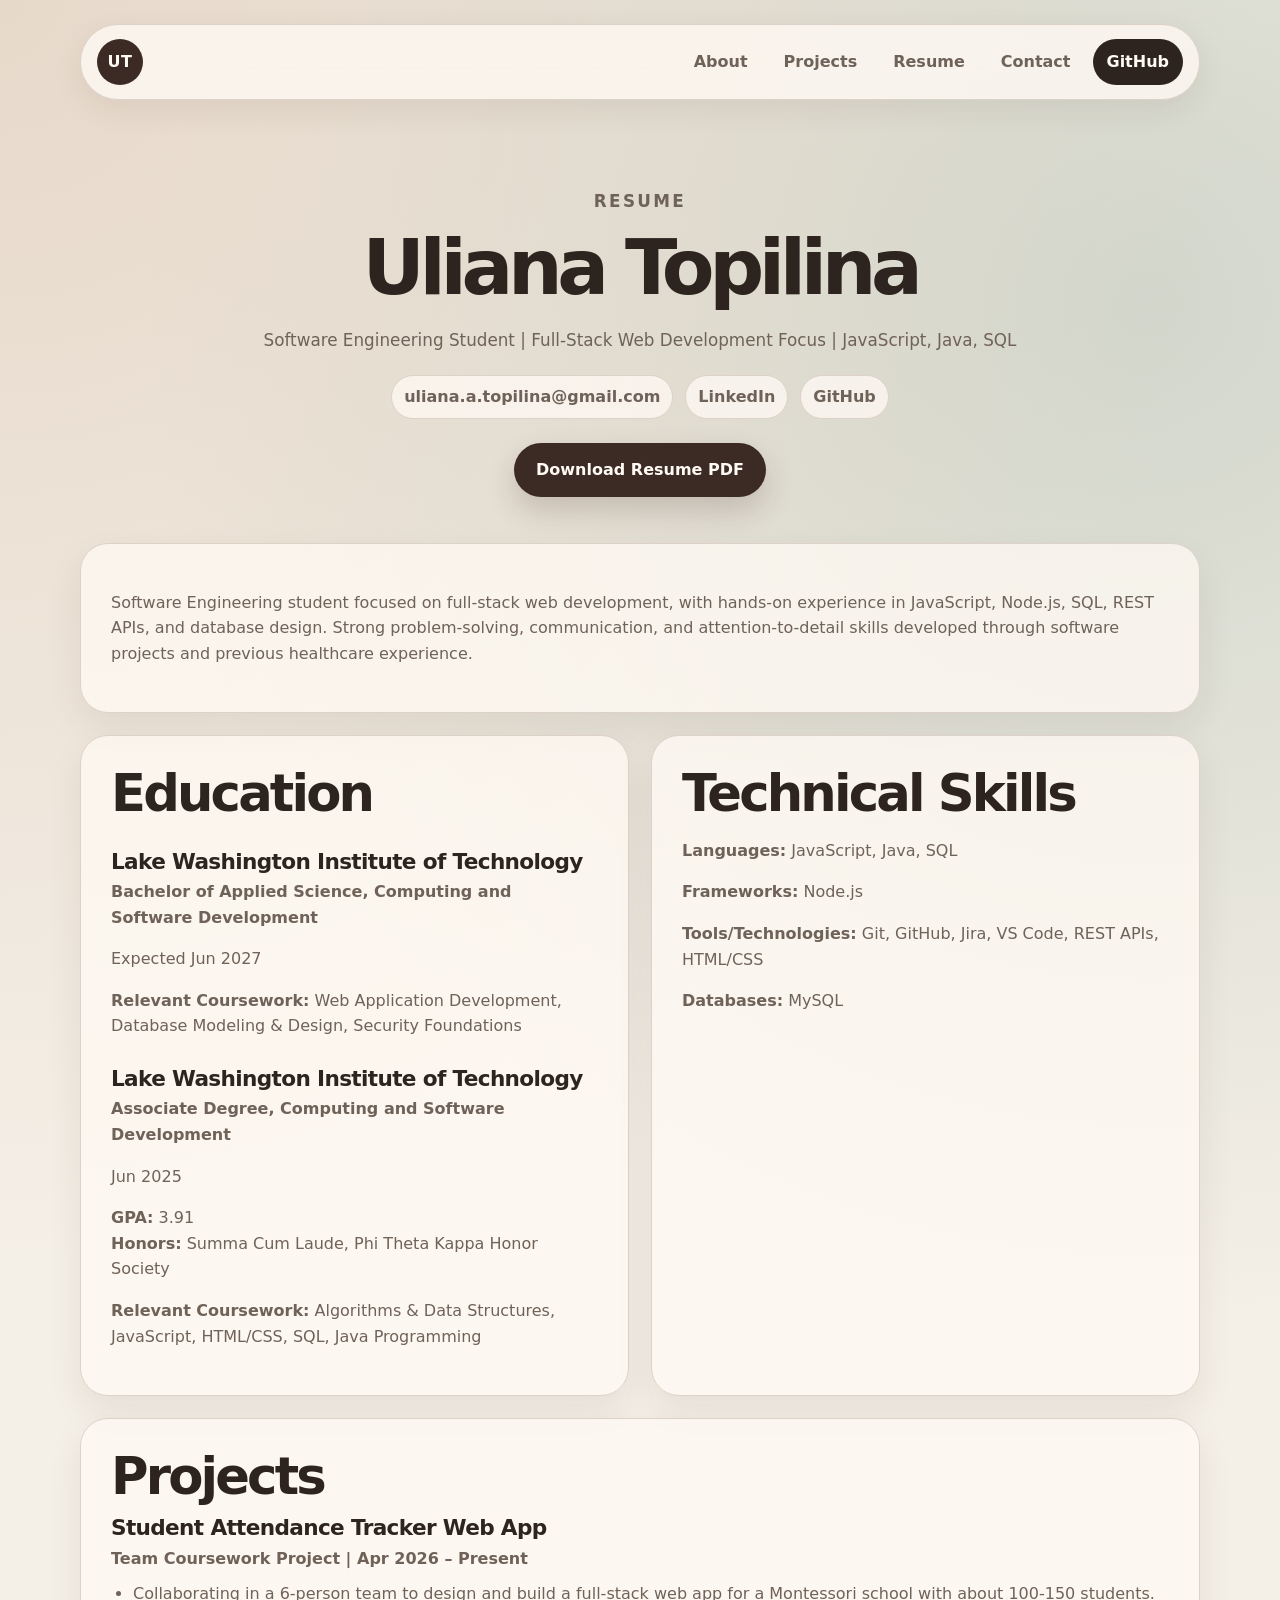
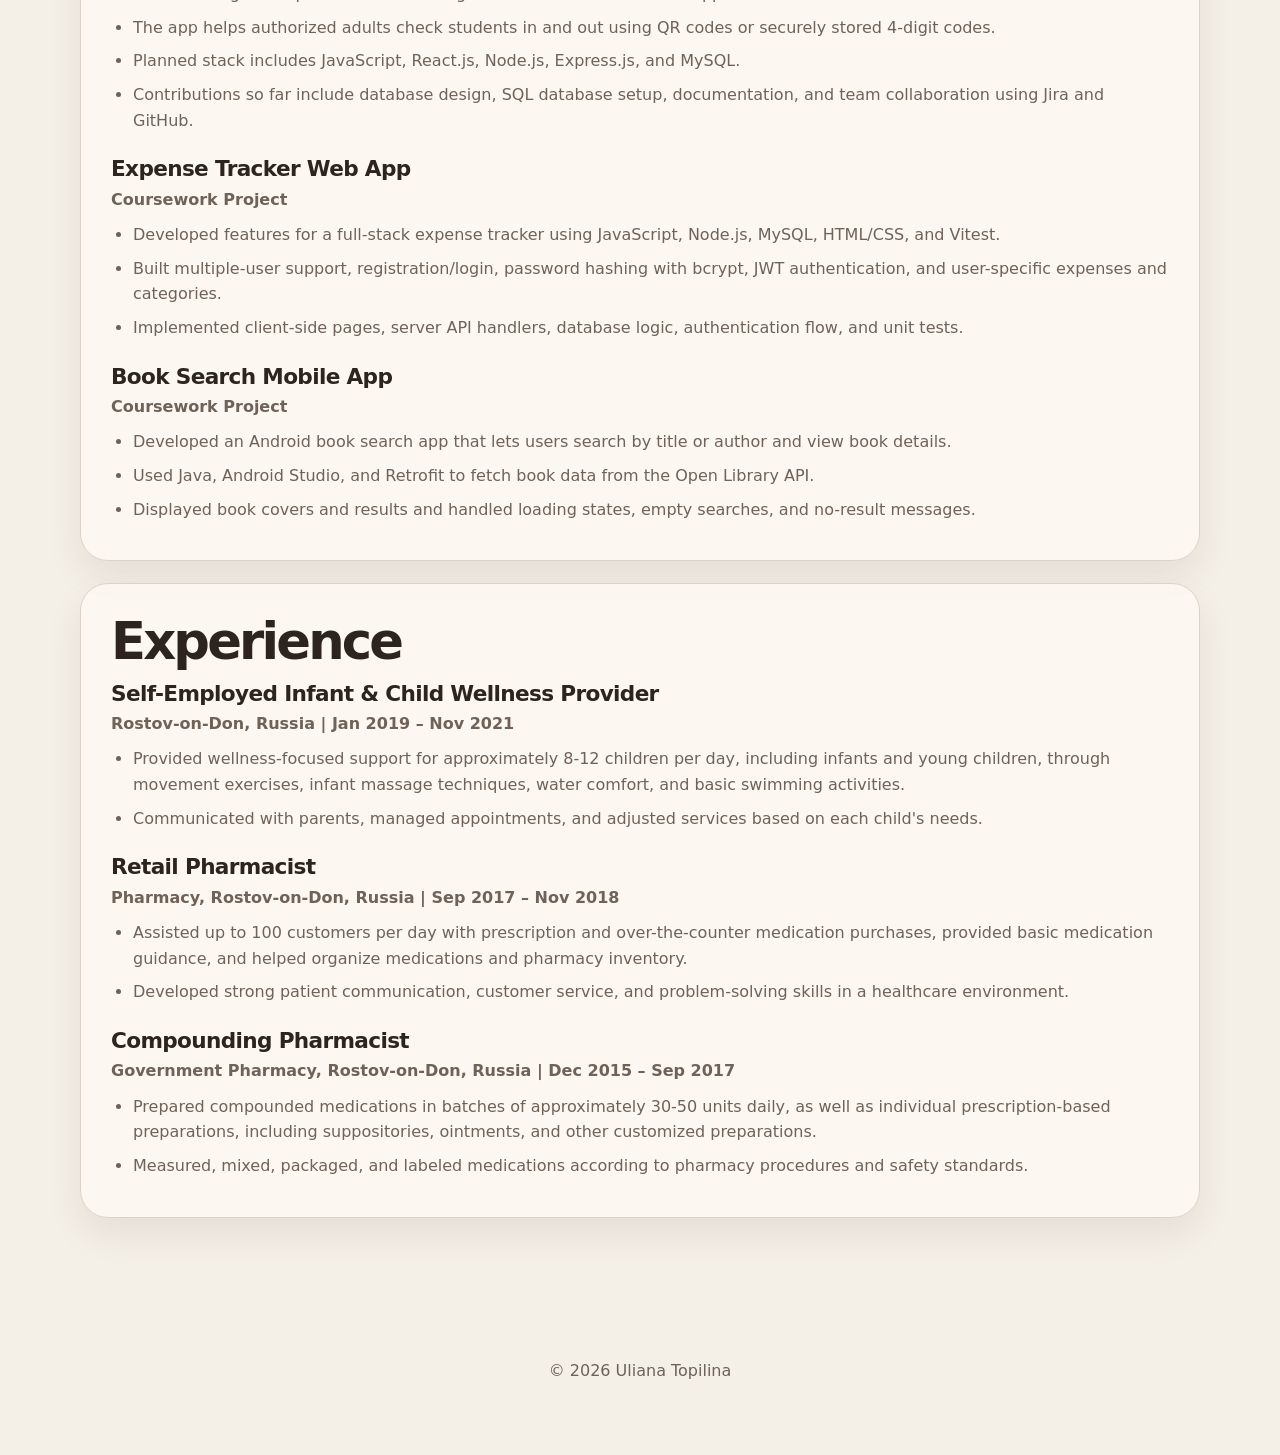
==== resume.html @ 196ee08f "Add files via upload Initial portfolio website" ====
<!DOCTYPE html>
<html lang="en">

<head>
  <meta charset="UTF-8" />
  <meta name="viewport" content="width=device-width, initial-scale=1.0" />
  <meta name="description"
    content="Online resume of Uliana Topilina" />
  <title>Uliana Topilina - Resume</title>
  <link rel="icon" href="favicon.svg">
  <link rel="stylesheet" href="style.css" />
</head>

<body>

  <header class="site-header">
    <a class="logo" href="index.html" aria-label="Uliana Topilina home">UT</a>
    <button class="nav-toggle" aria-label="Open menu" aria-expanded="false">☰</button>
    <nav class="nav-links">
      <a href="index.html#about">About</a>
      <a href="index.html#projects">Projects</a>
      <a href="resume.html">Resume</a>
      <a href="index.html#contact">Contact</a>
      <a class="nav-pill" href="https://github.com/ulianatop" target="_blank" rel="noopener">GitHub</a>
    </nav>
  </header>

  <main>
    <section class="section resume-hero">
      <p class="eyebrow">Resume</p>
      <h1>Uliana Topilina</h1>
      <p>Software Engineering Student | Full-Stack Web Development Focus | JavaScript, Java, SQL</p>

      <div class="resume-contact">
        <a href="mailto:uliana.a.topilina@gmail.com">uliana.a.topilina@gmail.com</a>
        <a href="https://www.linkedin.com/in/uliana-topilina/" target="_blank" rel="noopener">LinkedIn</a>
        <a href="https://github.com/ulianatop" target="_blank" rel="noopener">GitHub</a>
      </div>

      <a class="button primary" href="resume/Uliana_Topilina_Resume.pdf" download>Download Resume PDF</a>
    </section>

    <section class="section resume-layout">

      <div class="resume-block wide">
        <p>
          Software Engineering student focused on full-stack web development, with hands-on experience in JavaScript,
          Node.js, SQL, REST APIs, and database design. Strong problem-solving, communication, and attention-to-detail
          skills developed through software projects and previous healthcare experience.
        </p>
      </div>

      <div class="resume-block">
        <h2>Education</h2>

        <div class="education-item">
          <h3>Lake Washington Institute of Technology</h3>
          <p class="degree-title">Bachelor of Applied Science, Computing and Software Development</p>
          <p>Expected Jun 2027</p>
          <p>
            <strong>Relevant Coursework:</strong> Web Application Development, Database Modeling & Design,
            Security Foundations
          </p>
        </div>

        <div class="education-item">
          <h3>Lake Washington Institute of Technology</h3>
          <p class="degree-title">Associate Degree, Computing and Software Development</p>
          <p>Jun 2025</p>
          <p>
            <strong>GPA:</strong> 3.91<br>
            <strong>Honors:</strong> Summa Cum Laude, Phi Theta Kappa Honor Society
          </p>
          <p>
            <strong>Relevant Coursework:</strong> Algorithms & Data Structures, JavaScript, HTML/CSS, SQL,
            Java Programming
          </p>
        </div>
      </div>

      <div class="resume-block">
        <h2>Technical Skills</h2>
        <p><strong>Languages:</strong> JavaScript, Java, SQL</p>
        <p><strong>Frameworks:</strong> Node.js</p>
        <p><strong>Tools/Technologies:</strong> Git, GitHub, Jira, VS Code, REST APIs, HTML/CSS</p>
        <p><strong>Databases:</strong> MySQL</p>
      </div>

      <div class="resume-block wide">
        <h2>Projects</h2>

        <div class="resume-item">
          <h3>Student Attendance Tracker Web App</h3>
          <p><strong>Team Coursework Project | Apr 2026 – Present</strong></p>
          <ul>
            <li>
              Collaborating in a 6-person team to design and build a full-stack web app for a Montessori school with
              about 100-150 students.
            </li>
            <li>
              The app helps authorized adults check students in and out using QR codes or securely stored 4-digit codes.
            </li>
            <li>
              Planned stack includes JavaScript, React.js, Node.js, Express.js, and MySQL.
            </li>
            <li>
              Contributions so far include database design, SQL database setup, documentation, and team collaboration
              using Jira and GitHub.
            </li>
          </ul>
        </div>

        <div class="resume-item">
          <h3>Expense Tracker Web App</h3>
          <p><strong>Coursework Project</strong></p>
          <ul>
            <li>
              Developed features for a full-stack expense tracker using JavaScript, Node.js, MySQL, HTML/CSS, and
              Vitest.
            </li>
            <li>
              Built multiple-user support, registration/login, password hashing with bcrypt, JWT authentication, and
              user-specific expenses and categories.
            </li>
            <li>
              Implemented client-side pages, server API handlers, database logic, authentication flow, and unit tests.
            </li>
          </ul>
        </div>

        <div class="resume-item">
          <h3>Book Search Mobile App</h3>
          <p><strong>Coursework Project</strong></p>
          <ul>
            <li>
              Developed an Android book search app that lets users search by title or author and view book details.
            </li>
            <li>
              Used Java, Android Studio, and Retrofit to fetch book data from the Open Library API.
            </li>
            <li>
              Displayed book covers and results and handled loading states, empty searches, and no-result messages.
            </li>
          </ul>
        </div>
      </div>

      <div class="resume-block wide">
        <h2>Experience</h2>

        <div class="resume-item">
          <h3>Self-Employed Infant & Child Wellness Provider</h3>
          <p><strong>Rostov-on-Don, Russia | Jan 2019 – Nov 2021</strong></p>
          <ul>
            <li>
              Provided wellness-focused support for approximately 8-12 children per day, including infants and young
              children, through movement exercises, infant massage techniques, water comfort, and basic swimming
              activities.
            </li>
            <li>
              Communicated with parents, managed appointments, and adjusted services based on each child's needs.
            </li>
          </ul>
        </div>

        <div class="resume-item">
          <h3>Retail Pharmacist</h3>
          <p><strong>Pharmacy, Rostov-on-Don, Russia | Sep 2017 – Nov 2018</strong></p>
          <ul>
            <li>
              Assisted up to 100 customers per day with prescription and over-the-counter medication purchases, provided
              basic medication guidance, and helped organize medications and pharmacy inventory.
            </li>
            <li>
              Developed strong patient communication, customer service, and problem-solving skills in a healthcare
              environment.
            </li>
          </ul>
        </div>

        <div class="resume-item">
          <h3>Compounding Pharmacist</h3>
          <p><strong>Government Pharmacy, Rostov-on-Don, Russia | Dec 2015 – Sep 2017</strong></p>
          <ul>
            <li>
              Prepared compounded medications in batches of approximately 30-50 units daily, as well as individual
              prescription-based preparations, including suppositories, ointments, and other customized preparations.
            </li>
            <li>
              Measured, mixed, packaged, and labeled medications according to pharmacy procedures and safety standards.
            </li>
          </ul>
        </div>
      </div>

    </section>
  </main>

  <footer class="footer">
    <p>© <span id="year"></span> Uliana Topilina</p>
  </footer>

  <script src="script.js"></script>
</body>

</html>
---- style.css ----
/* 
Uliana Topilina - Portfolio
*/

:root {
    --bg: #f4efe7;
    --surface: #fffaf4;
    --surface-strong: #e8ded2;
    --text: #2d241f;
    --muted: #6f6259;
    --accent: #7b5f4d;
    --accent-dark: #3b2b24;
    --accent-soft: #d9c7b5;
    --sage: #9fb4aa;
    --sage-light: #dce6e1;
    --border: #ddd2c7;
    --shadow: 0 20px 60px rgba(59, 43, 36, 0.12);
    --radius: 28px;
}

* {
    box-sizing: border-box;
}

html {
    scroll-behavior: smooth;
}

body {
    margin: 0;
    font-family: Inter, ui-sans-serif, system-ui, -apple-system, BlinkMacSystemFont, "Segoe UI", sans-serif;
    color: var(--text);
    background:
        radial-gradient(circle at top left, rgba(220, 198, 178, .55), transparent 38%),
        radial-gradient(circle at 90% 10%, rgba(169, 184, 170, .45), transparent 34%),
        var(--bg);
    line-height: 1.6;
}

a {
    color: inherit;
    text-decoration: none;
}

img {
    max-width: 100%;
    display: block;
}

.site-header {
    width: min(1120px, calc(100% - 32px));
    margin: 24px auto 0;
    padding: 14px 16px;
    border: 1px solid var(--border);
    border-radius: 999px;
    background: rgba(255, 250, 244, 0.78);
    backdrop-filter: blur(18px);
    box-shadow: 0 10px 30px rgba(59, 36, 27, .08);
    display: flex;
    align-items: center;
    justify-content: space-between;
    position: sticky;
    top: 16px;
    z-index: 10;
}

.logo {
    width: 46px;
    height: 46px;
    border-radius: 50%;
    display: grid;
    place-items: center;
    background: var(--accent-dark);
    color: #fffaf4;
    font-weight: 800;
    letter-spacing: .04em;
}

.nav-links {
    display: flex;
    align-items: center;
    gap: 8px;
}

.nav-links a {
    padding: 10px 14px;
    color: var(--muted);
    font-weight: 650;
    border-radius: 999px;
    transition: .2s ease;
}

.nav-links a:hover,
.nav-links a:focus {
    color: var(--accent-dark);
    background: var(--surface-strong);
}

.nav-links .nav-pill {
    background: var(--text);
    color: #fffaf4;
}

.nav-toggle {
    display: none;
    border: 0;
    background: var(--surface-strong);
    color: var(--accent-dark);
    border-radius: 50%;
    width: 44px;
    height: 44px;
    font-size: 22px;
}

.section {
    width: min(1120px, calc(100% - 32px));
    margin: 0 auto;
    padding: 88px 0;
}

.hero {
    padding-top: 70px;
}

.hero-card {
    min-height: 560px;
    padding: clamp(28px, 5vw, 64px);
    border-radius: 42px;
    background:
        linear-gradient(135deg, rgba(255, 250, 244, .95), rgba(247, 239, 230, .9)),
        radial-gradient(circle at 80% 20%, rgba(169, 184, 170, .35), transparent 40%);
    border: 1px solid var(--border);
    box-shadow: var(--shadow);
    display: grid;
    grid-template-columns: 1.3fr .7fr;
    align-items: center;
    gap: 42px;
    overflow: hidden;
    position: relative;
}

.hero-card::before {
    content: "";
    position: absolute;
    inset: 0 0 auto;
    height: 12px;
    background: linear-gradient(90deg, var(--accent), var(--accent-soft), var(--sage));
}

.eyebrow {
    margin: 0 0 12px;
    color: var(--accent);
    text-transform: uppercase;
    letter-spacing: .14em;
    font-size: .9rem;
    font-weight: 800;
}

h1,
h2,
h3 {
    line-height: 1.08;
    margin: 0;
}

h1 {
    font-size: clamp(3rem, 7vw, 6.8rem);
    letter-spacing: -0.07em;
}

h2 {
    font-size: clamp(2.1rem, 4vw, 4rem);
    letter-spacing: -0.055em;
}

h3 {
    font-size: 1.35rem;
    letter-spacing: -0.03em;
}

.typing-line {
    font-size: clamp(1.25rem, 2.2vw, 1.75rem);
    color: var(--accent-dark);
    font-weight: 720;
    margin: 20px 0 14px;
}

.hero-copy,
.section-heading p,
.text-block,
.detail-hero p,
.resume-hero p,
.contact-card p {
    color: var(--muted);
    font-size: 1.05rem;
}

.hero-copy {
    max-width: 720px;
}

.hero-actions {
    display: flex;
    gap: 14px;
    flex-wrap: wrap;
    margin-top: 32px;
}

.button {
    border-radius: 999px;
    padding: 14px 22px;
    font-weight: 800;
    display: inline-flex;
    align-items: center;
    justify-content: center;
    min-height: 50px;
    transition: .2s ease;
}

.button.primary {
    background: var(--accent-dark);
    color: #fffaf4;
    box-shadow: 0 14px 30px rgba(59, 36, 27, .18);
}

.button.secondary {
    border: 1px solid var(--border);
    color: var(--accent-dark);
    background: rgba(255, 250, 244, .8);
}

.button:hover {
    transform: translateY(-2px);
}

.profile-wrap {
    position: relative;
    display: grid;
    place-items: center;
}

.soft-orb {
    position: absolute;
    width: 310px;
    height: 310px;
    border-radius: 44% 56% 50% 50%;
    background: linear-gradient(135deg, var(--accent-soft), var(--sage));
    filter: blur(.2px);
    transform: rotate(-12deg);
}

.profile-photo {
    position: relative;
    width: min(300px, 74vw);
    aspect-ratio: 1;
    object-fit: cover;
    object-position: center center;
    border-radius: 50%;
    border: 8px solid #fffaf4;
    box-shadow: 0 24px 56px rgba(59, 36, 27, .18);
}

.two-column {
    display: grid;
    grid-template-columns: .9fr 1.1fr;
    gap: 56px;
    align-items: start;
}

.text-block {
    background: rgba(255, 250, 244, .66);
    border: 1px solid var(--border);
    border-radius: var(--radius);
    padding: 30px;
}

.text-block p:first-child {
    margin-top: 0;
}

.text-block p:last-child {
    margin-bottom: 0;
}

.skills-strip {
    padding: 34px;
    border-radius: 999px;
    border: 1px solid var(--border);
    background: rgba(255, 250, 244, .7);
    display: flex;
    flex-wrap: wrap;
    justify-content: center;
    gap: 16px;
}

.skills-strip span,
.tags span {
    border-radius: 999px;
    padding: 8px 12px;
    background: var(--surface-strong);
    color: var(--accent-dark);
    font-weight: 750;
    font-size: .88rem;
}

.skills-section {
    padding-top: 25px;
    padding-bottom: 35px;
}

.skills-section .eyebrow {
    text-align: center;
}

.section-heading {
    display: grid;
    gap: 10px;
    max-width: 760px;
    margin-bottom: 32px;
}

.project-grid {
    display: grid;
    grid-template-columns: repeat(3, 1fr);
    gap: 22px;
}

.project-card {
    background: rgba(255, 250, 244, .8);
    border: 1px solid var(--border);
    border-radius: var(--radius);
    box-shadow: 0 18px 42px rgba(59, 36, 27, .09);
    overflow: hidden;
    transition: .22s ease;
    display: flex;
    flex-direction: column;
}

.project-card:hover {
    transform: translateY(-5px);
    box-shadow: var(--shadow);
}

.project-card.featured {
    grid-column: span 1;
}

.project-media {
    height: 260px;
    width: 100%;
    background:
        radial-gradient(circle at 20% 20%, rgba(255, 248, 242, 0.95), transparent 38%),
        linear-gradient(135deg, #efe6dc, #ddd0c1);
    display: flex;
    align-items: center;
    justify-content: center;
    padding: 18px;
    border-bottom: 1px solid var(--border);
    overflow: hidden;
}

.project-image {
    max-width: 100%;
    max-height: 100%;
    width: auto;
    height: auto;
    object-fit: contain;
    border-radius: 18px;
}

.phone-preview .project-image {
    max-height: 245px;
}

.project-content {
    padding: 24px;
    background: rgba(255, 250, 244, .96);
    position: relative;
    z-index: 2;
    display: flex;
    flex-direction: column;
    flex-grow: 1;
}

.status {
    margin: 0 0 10px;
    color: var(--accent);
    font-weight: 800;
    font-size: .88rem;
}

.project-content p {
    color: var(--muted);
}

.tags {
    display: flex;
    flex-wrap: wrap;
    gap: 8px;
    margin: 18px 0;
    justify-content: center;
}

.project-content a {
    font-weight: 850;
    color: var(--accent-dark);
}

.project-card-bottom {
    margin-top: auto;
    padding-top: 24px;
    display: flex;
    align-items: center;
    justify-content: space-between;
    gap: 14px;
}

.project-card-bottom a:first-child {
    font-weight: 850;
    color: var(--accent-dark);
}

.project-card-bottom a:last-child {
    width: 42px;
    height: 42px;
    border-radius: 50%;
    background: var(--surface-strong);
    display: grid;
    place-items: center;
    transition: .2s ease;
    flex-shrink: 0;
}

.project-card-bottom a:last-child:hover {
    transform: translateY(-2px);
    background: var(--accent-soft);
}

.project-github-icon {
    width: 26px;
    height: 26px;
    object-fit: contain;
}

.project-action-icons {
    margin-top: 18px;
    display: flex;
    justify-content: center;
    gap: 14px;
}

.project-action-icons a {
    width: 48px;
    height: 48px;
    border-radius: 50%;
    background: var(--surface-strong);
    display: grid;
    place-items: center;
    transition: .2s ease;
}

.project-action-icons a:hover {
    transform: translateY(-2px);
    background: var(--accent-soft);
}

.project-action-icon {
    width: 28px;
    height: 28px;
    object-fit: contain;
}

.contact-card {
    margin-bottom: 70px;
    padding: 46px;
    border-radius: 36px;
    background:
        radial-gradient(circle at 18% 20%, rgba(124, 96, 74, 0.5), transparent 36%),
        radial-gradient(circle at 85% 75%, rgba(80, 57, 45, 0.65), transparent 40%),
        linear-gradient(135deg, #5a3c2e 0%, #56392c 55%, #2b1f1a 100%);
    color: #fffaf4;
    display: grid;
    grid-template-columns: 1fr 1fr;
    gap: 40px;
    box-shadow: var(--shadow);
}

.contact-card .eyebrow,
.contact-card p {
    color: #ead8c8;
}

.simple-contact-form {
    display: grid;
    gap: 10px;
    margin-top: 24px;
}

.simple-contact-form label {
    font-weight: 750;
    color: #fffaf4;
    margin-top: 8px;
}

.simple-contact-form input,
.simple-contact-form textarea {
    width: 100%;
    border: 1px solid rgba(255, 250, 244, 0.18);
    border-radius: 18px;
    padding: 14px 16px;
    font: inherit;
    color: #fffaf4;
    background: rgba(255, 250, 244, 0.1);
}

.simple-contact-form input::placeholder,
.simple-contact-form textarea::placeholder {
    color: #d8c5b2;
}

.simple-contact-form textarea {
    min-height: 110px;
    resize: vertical;
}

.simple-contact-form button {
    border: 0;
    border-radius: 18px;
    padding: 14px 18px;
    font: inherit;
    font-weight: 800;
    color: var(--accent-dark);
    background: #fffaf4;
}

.contact-info-card {
    padding: 30px;
    border-radius: 28px;
    background: rgba(255, 250, 244, 0.08);
    border: 1px solid rgba(255, 250, 244, 0.14);
    align-self: center;
}

.contact-info-card h3 {
    margin-bottom: 24px;
    color: #fffaf4;
}

.contact-info-list {
    display: grid;
    gap: 22px;
}

.contact-info-list a,
.contact-location {
    display: flex;
    align-items: center;
    gap: 14px;
}

.contact-info-list strong {
    display: block;
    color: #fffaf4;
}

.contact-info-list span {
    display: block;
    color: #d8c5b2;
}

.contact-icon {
    width: 38px;
    height: 38px;
    object-fit: contain;
    background: #fffaf4;
    border-radius: 50%;
    padding: 8px;
    flex-shrink: 0;
}

.footer {
    text-align: center;
    color: var(--muted);
    padding: 36px 16px 56px;
}

.project-detail .detail-hero {
    text-align: center;
    max-width: 930px;
}

.detail-hero h1,
.resume-hero h1 {
    font-size: clamp(2.7rem, 6vw, 5.6rem);
}

.detail-grid,
.resume-layout {
    display: grid;
    grid-template-columns: repeat(2, 1fr);
    gap: 22px;
    padding-top: 10px;
}

.detail-card,
.resume-block {
    padding: 30px;
    border-radius: var(--radius);
    background: rgba(255, 250, 244, .76);
    border: 1px solid var(--border);
    box-shadow: 0 16px 36px rgba(59, 36, 27, .08);
}

.detail-card p,
.resume-block p {
    color: var(--muted);
}

.detail-card.wide {
    grid-column: 1 / -1;
}

.resume-hero {
    text-align: center;
    padding-bottom: 36px;
}

.resume-hero .button {
    margin-top: 24px;
}

.resume-contact {
    margin: 22px auto 0;
    display: flex;
    justify-content: center;
    flex-wrap: wrap;
    gap: 12px;
    color: var(--muted);
}

.resume-contact a,
.resume-contact span {
    padding: 8px 12px;
    border-radius: 999px;
    background: rgba(255, 250, 244, 0.75);
    border: 1px solid var(--border);
    font-weight: 700;
}

.resume-block.wide {
    grid-column: 1 / -1;
}

.resume-item {
    margin-top: 24px;
}

.resume-item:first-of-type {
    margin-top: 12px;
}

.resume-item h3 {
    margin-bottom: 6px;
}

.resume-item p {
    margin: 6px 0 10px;
}

.resume-item ul {
    margin: 0;
    padding-left: 22px;
    color: var(--muted);
}

.resume-item li {
    margin-bottom: 8px;
}

.education-item {
    margin-top: 28px;
}

.education-item h3 {
    font-size: 1.35rem;
    font-weight: 800;
    margin-bottom: 6px;
}

.degree-title {
    font-weight: 800;
    color: var(--muted);
    margin: 6px 0 10px;
}

.screenshot-list {
    display: grid;
    gap: 28px;
    margin-top: 20px;
}

.screenshot-item h3 {
    margin-bottom: 8px;
}

.screenshot-item p {
    margin-bottom: 14px;
}

.phone-screenshot-grid {
    display: grid;
    grid-template-columns: repeat(2, 1fr);
    gap: 28px;
    align-items: start;
    margin-top: 20px;
}

.detail-image {
    width: 100%;
    border-radius: 18px;
    border: 1px solid var(--border);
    box-shadow: 0 16px 36px rgba(59, 36, 27, .08);
}

.phone-detail-image {
    max-width: 330px;
    width: 100%;
    margin: 0 auto;
    border-radius: 28px;
}

.phone-screenshot-grid .screenshot-item h3 {
    text-align: center;
}

pre {
    background: #362922;
    color: #fffaf4;
    padding: 18px;
    border-radius: 18px;
    overflow-x: auto;
    font-size: 0.92rem;
    line-height: 1.5;
}

code {
    font-family: "Courier New", monospace;
}

@media (max-width: 860px) {
    .nav-toggle {
        display: block;
    }

    .nav-links {
        position: absolute;
        top: calc(100% + 10px);
        left: 0;
        right: 0;
        padding: 12px;
        border-radius: 26px;
        border: 1px solid var(--border);
        background: var(--surface);
        box-shadow: var(--shadow);
        display: none;
        flex-direction: column;
        align-items: stretch;
    }

    .nav-links.open {
        display: flex;
    }

    .nav-links a {
        text-align: center;
    }

    .hero-card,
    .two-column,
    .contact-card,
    .detail-grid,
    .resume-layout {
        grid-template-columns: 1fr;
    }

    .hero-card {
        min-height: auto;
    }

    .profile-wrap {
        order: -1;
    }

    .project-grid {
        grid-template-columns: 1fr;
    }

    .section {
        padding: 60px 0;
    }

    .skills-strip {
        border-radius: 28px;
    }

    .contact-card {
        padding: 32px;
    }

    .phone-screenshot-grid {
        grid-template-columns: 1fr;
    }

    pre {
        background: #2d241f;
        color: #fffaf4;
        padding: 18px;
        border-radius: 18px;
        overflow-x: auto;
        font-size: 0.92rem;
        line-height: 1.5;
    }

    code {
        font-family: "Courier New", monospace;
    }
}
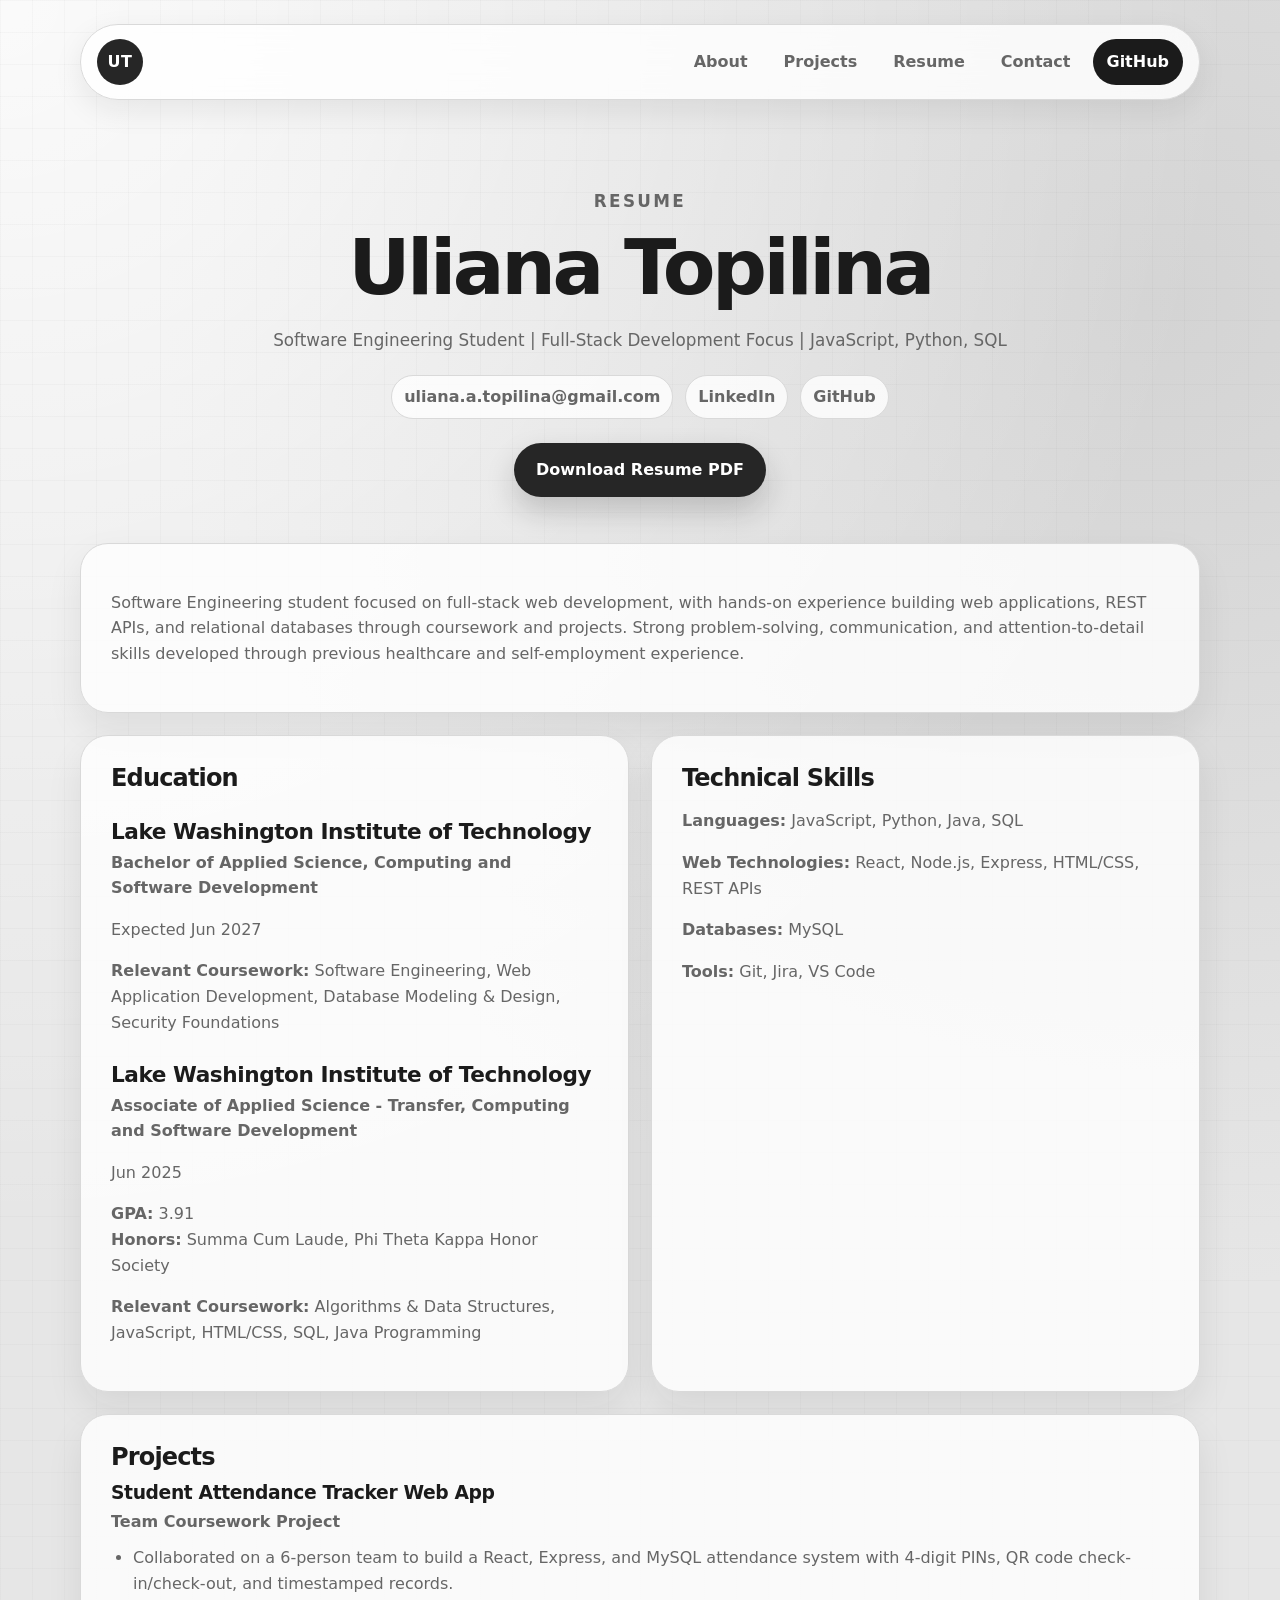
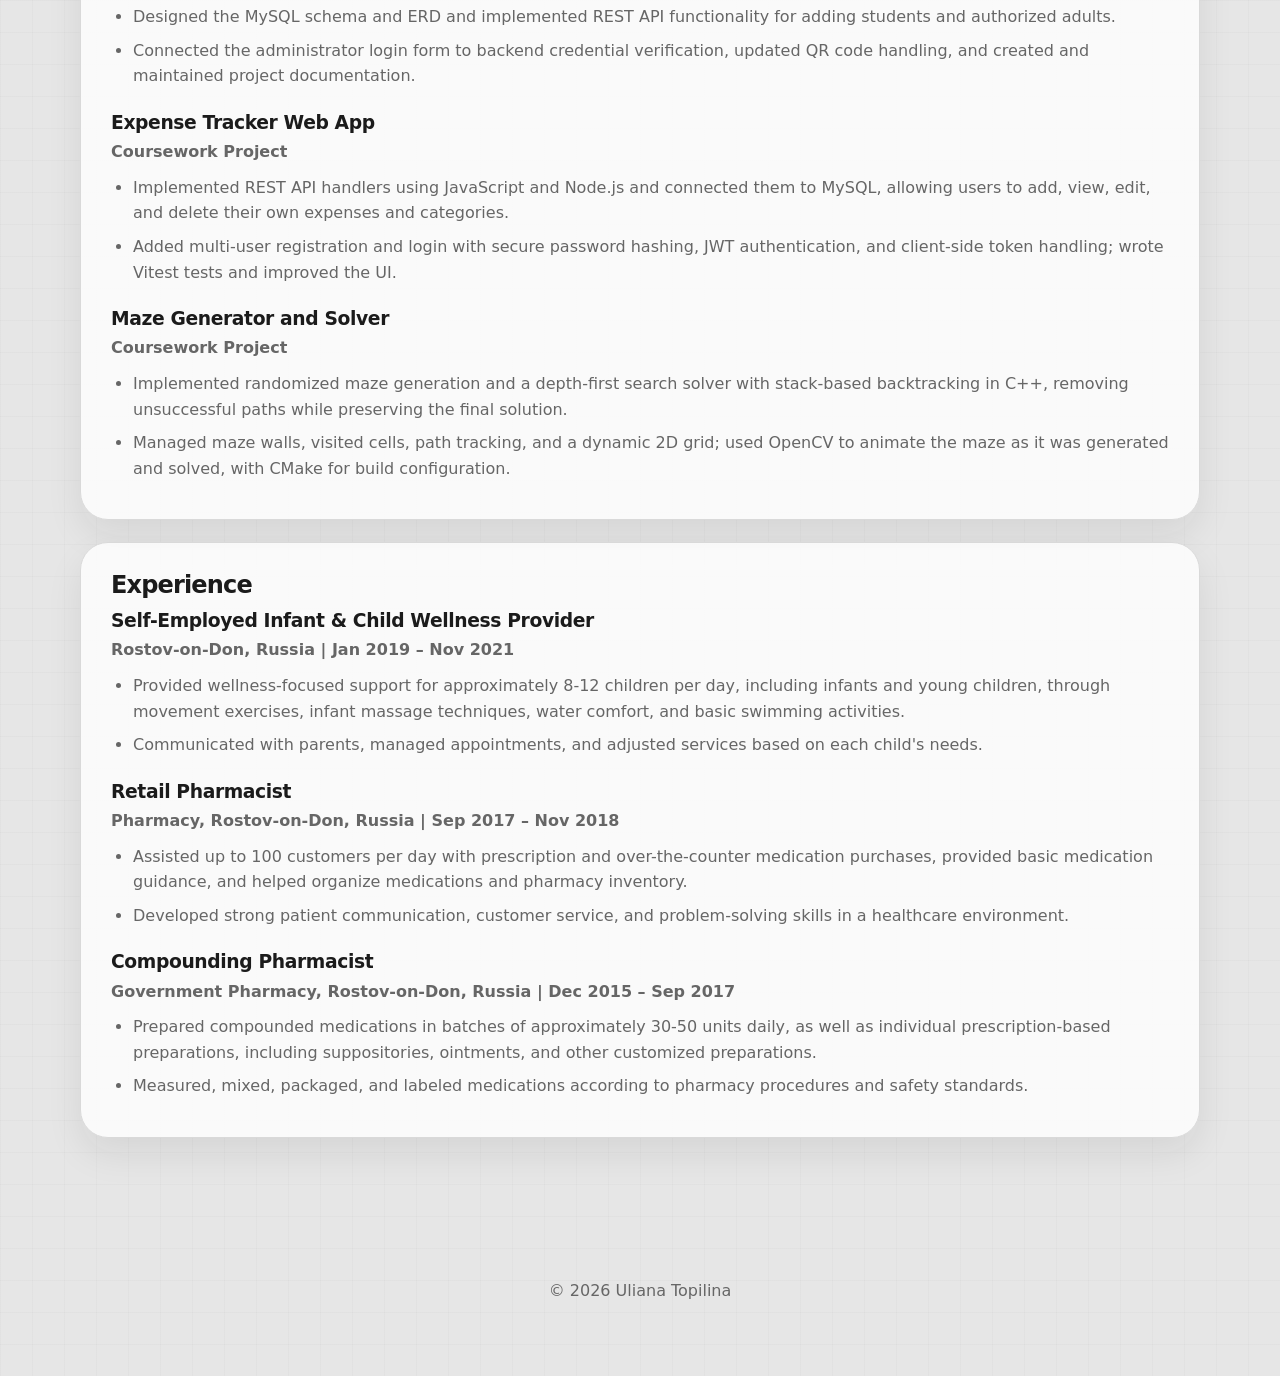
==== commit a044e30f: "Update portfolio content, resume, and mobile layout" ====
--- a/resume.html
+++ b/resume.html
@@ -4,8 +4,7 @@
 <head>
   <meta charset="UTF-8" />
   <meta name="viewport" content="width=device-width, initial-scale=1.0" />
-  <meta name="description"
-    content="Online resume of Uliana Topilina" />
+  <meta name="description" content="Online resume of Uliana Topilina" />
   <title>Uliana Topilina - Resume</title>
   <link rel="icon" href="favicon.svg">
   <link rel="stylesheet" href="style.css" />
@@ -15,7 +14,7 @@
 
   <header class="site-header">
     <a class="logo" href="index.html" aria-label="Uliana Topilina home">UT</a>
-    <button class="nav-toggle" aria-label="Open menu" aria-expanded="false">☰</button>
+    <button class="nav-toggle" type="button" aria-label="Open menu" aria-expanded="false">☰</button>
     <nav class="nav-links">
       <a href="index.html#about">About</a>
       <a href="index.html#projects">Projects</a>
@@ -29,7 +28,7 @@
     <section class="section resume-hero">
       <p class="eyebrow">Resume</p>
       <h1>Uliana Topilina</h1>
-      <p>Software Engineering Student | Full-Stack Web Development Focus | JavaScript, Java, SQL</p>
+      <p>Software Engineering Student | Full-Stack Development Focus | JavaScript, Python, SQL</p>
 
       <div class="resume-contact">
         <a href="mailto:uliana.a.topilina@gmail.com">uliana.a.topilina@gmail.com</a>
@@ -44,9 +43,10 @@
 
       <div class="resume-block wide">
         <p>
-          Software Engineering student focused on full-stack web development, with hands-on experience in JavaScript,
-          Node.js, SQL, REST APIs, and database design. Strong problem-solving, communication, and attention-to-detail
-          skills developed through software projects and previous healthcare experience.
+          Software Engineering student focused on full-stack web development, with hands-on experience building web
+          applications, REST APIs, and relational databases through coursework and projects.
+          Strong problem-solving, communication, and attention-to-detail
+          skills developed through previous healthcare and self-employment experience.
         </p>
       </div>
 
@@ -58,21 +58,21 @@
           <p class="degree-title">Bachelor of Applied Science, Computing and Software Development</p>
           <p>Expected Jun 2027</p>
           <p>
-            <strong>Relevant Coursework:</strong> Web Application Development, Database Modeling & Design,
-            Security Foundations
+            <strong>Relevant Coursework:</strong> Software Engineering, Web Application Development,
+            Database Modeling &amp; Design, Security Foundations
           </p>
         </div>
 
         <div class="education-item">
           <h3>Lake Washington Institute of Technology</h3>
-          <p class="degree-title">Associate Degree, Computing and Software Development</p>
+          <p class="degree-title">Associate of Applied Science - Transfer, Computing and Software Development</p>
           <p>Jun 2025</p>
           <p>
             <strong>GPA:</strong> 3.91<br>
             <strong>Honors:</strong> Summa Cum Laude, Phi Theta Kappa Honor Society
           </p>
           <p>
-            <strong>Relevant Coursework:</strong> Algorithms & Data Structures, JavaScript, HTML/CSS, SQL,
+            <strong>Relevant Coursework:</strong> Algorithms &amp; Data Structures, JavaScript, HTML/CSS, SQL,
             Java Programming
           </p>
         </div>
@@ -80,10 +80,10 @@
 
       <div class="resume-block">
         <h2>Technical Skills</h2>
-        <p><strong>Languages:</strong> JavaScript, Java, SQL</p>
-        <p><strong>Frameworks:</strong> Node.js</p>
-        <p><strong>Tools/Technologies:</strong> Git, GitHub, Jira, VS Code, REST APIs, HTML/CSS</p>
+        <p><strong>Languages:</strong> JavaScript, Python, Java, SQL</p>
+        <p><strong>Web Technologies:</strong> React, Node.js, Express, HTML/CSS, REST APIs</p>
         <p><strong>Databases:</strong> MySQL</p>
+        <p><strong>Tools:</strong> Git, Jira, VS Code</p>
       </div>
 
       <div class="resume-block wide">
@@ -91,21 +91,20 @@
 
         <div class="resume-item">
           <h3>Student Attendance Tracker Web App</h3>
-          <p><strong>Team Coursework Project | Apr 2026 – Present</strong></p>
-          <ul>
-            <li>
-              Collaborating in a 6-person team to design and build a full-stack web app for a Montessori school with
-              about 100-150 students.
-            </li>
-            <li>
-              The app helps authorized adults check students in and out using QR codes or securely stored 4-digit codes.
-            </li>
-            <li>
-              Planned stack includes JavaScript, React.js, Node.js, Express.js, and MySQL.
-            </li>
-            <li>
-              Contributions so far include database design, SQL database setup, documentation, and team collaboration
-              using Jira and GitHub.
+          <p><strong>Team Coursework Project</strong></p>
+          <ul>
+            <li>
+              Collaborated on a 6-person team to build a React, Express, and MySQL
+              attendance system with 4-digit PINs, QR code check-in/check-out, and
+              timestamped records.
+            </li>
+            <li>
+              Designed the MySQL schema and ERD and implemented REST API functionality
+              for adding students and authorized adults.
+            </li>
+            <li>
+              Connected the administrator login form to backend credential verification,
+              updated QR code handling, and created and maintained project documentation.
             </li>
           </ul>
         </div>
@@ -115,31 +114,27 @@
           <p><strong>Coursework Project</strong></p>
           <ul>
             <li>
-              Developed features for a full-stack expense tracker using JavaScript, Node.js, MySQL, HTML/CSS, and
-              Vitest.
-            </li>
-            <li>
-              Built multiple-user support, registration/login, password hashing with bcrypt, JWT authentication, and
-              user-specific expenses and categories.
-            </li>
-            <li>
-              Implemented client-side pages, server API handlers, database logic, authentication flow, and unit tests.
-            </li>
-          </ul>
-        </div>
-
-        <div class="resume-item">
-          <h3>Book Search Mobile App</h3>
+              Implemented REST API handlers using JavaScript and Node.js and connected them to MySQL, allowing users to
+              add, view, edit, and delete their own expenses and categories.
+            </li>
+            <li>
+              Added multi-user registration and login with secure password hashing, JWT authentication, and client-side
+              token handling; wrote Vitest tests and improved the UI.
+            </li>
+          </ul>
+        </div>
+
+        <div class="resume-item">
+          <h3>Maze Generator and Solver</h3>
           <p><strong>Coursework Project</strong></p>
           <ul>
             <li>
-              Developed an Android book search app that lets users search by title or author and view book details.
-            </li>
-            <li>
-              Used Java, Android Studio, and Retrofit to fetch book data from the Open Library API.
-            </li>
-            <li>
-              Displayed book covers and results and handled loading states, empty searches, and no-result messages.
+              Implemented randomized maze generation and a depth-first search solver with stack-based backtracking in
+              C++, removing unsuccessful paths while preserving the final solution.
+            </li>
+            <li>
+              Managed maze walls, visited cells, path tracking, and a dynamic 2D grid; used OpenCV to animate the maze
+              as it was generated and solved, with CMake for build configuration.
             </li>
           </ul>
         </div>
@@ -149,7 +144,7 @@
         <h2>Experience</h2>
 
         <div class="resume-item">
-          <h3>Self-Employed Infant & Child Wellness Provider</h3>
+          <h3>Self-Employed Infant &amp; Child Wellness Provider</h3>
           <p><strong>Rostov-on-Don, Russia | Jan 2019 – Nov 2021</strong></p>
           <ul>
             <li>
--- a/style.css
+++ b/style.css
@@ -1,20 +1,21 @@
-/* 
+/*
 Uliana Topilina - Portfolio
+Neutral grayscale palette: gray, white, and black only
 */
 
 :root {
-    --bg: #f4efe7;
-    --surface: #fffaf4;
-    --surface-strong: #e8ded2;
-    --text: #2d241f;
-    --muted: #6f6259;
-    --accent: #7b5f4d;
-    --accent-dark: #3b2b24;
-    --accent-soft: #d9c7b5;
-    --sage: #9fb4aa;
-    --sage-light: #dce6e1;
-    --border: #ddd2c7;
-    --shadow: 0 20px 60px rgba(59, 43, 36, 0.12);
+    --bg: #e6e6e6;
+    --surface: #fdfdfd;
+    --surface-strong: #e6e6e6;
+    --text: #1b1b1b;
+    --muted: #666666;
+    --accent: #555555;
+    --accent-dark: #262626;
+    --accent-soft: #dcdcdc;
+    --gray-medium: #a3a3a3;
+    --gray-light: #e7e7e7;
+    --border: #d9d9d9;
+    --shadow: 0 20px 60px rgba(25, 25, 25, 0.11);
     --radius: 28px;
 }
 
@@ -31,9 +32,12 @@
     font-family: Inter, ui-sans-serif, system-ui, -apple-system, BlinkMacSystemFont, "Segoe UI", sans-serif;
     color: var(--text);
     background:
-        radial-gradient(circle at top left, rgba(220, 198, 178, .55), transparent 38%),
-        radial-gradient(circle at 90% 10%, rgba(169, 184, 170, .45), transparent 34%),
+        linear-gradient(rgba(25, 25, 25, .025) 1px, transparent 1px),
+        linear-gradient(90deg, rgba(25, 25, 25, .025) 1px, transparent 1px),
+        radial-gradient(circle at top left, rgba(255, 255, 255, .82), transparent 38%),
+        radial-gradient(circle at 90% 10%, rgba(190, 190, 190, .46), transparent 34%),
         var(--bg);
+    background-size: 32px 32px, 32px 32px, auto, auto;
     line-height: 1.6;
 }
 
@@ -53,9 +57,9 @@
     padding: 14px 16px;
     border: 1px solid var(--border);
     border-radius: 999px;
-    background: rgba(255, 250, 244, 0.78);
+    background: rgba(255, 255, 255, 0.82);
     backdrop-filter: blur(18px);
-    box-shadow: 0 10px 30px rgba(59, 36, 27, .08);
+    box-shadow: 0 10px 30px rgba(25, 25, 25, .08);
     display: flex;
     align-items: center;
     justify-content: space-between;
@@ -71,7 +75,7 @@
     display: grid;
     place-items: center;
     background: var(--accent-dark);
-    color: #fffaf4;
+    color: #ffffff;
     font-weight: 800;
     letter-spacing: .04em;
 }
@@ -98,7 +102,7 @@
 
 .nav-links .nav-pill {
     background: var(--text);
-    color: #fffaf4;
+    color: #ffffff;
 }
 
 .nav-toggle {
@@ -127,8 +131,8 @@
     padding: clamp(28px, 5vw, 64px);
     border-radius: 42px;
     background:
-        linear-gradient(135deg, rgba(255, 250, 244, .95), rgba(247, 239, 230, .9)),
-        radial-gradient(circle at 80% 20%, rgba(169, 184, 170, .35), transparent 40%);
+        linear-gradient(135deg, rgba(253, 253, 253, .98), rgba(224, 224, 224, .96)),
+        radial-gradient(circle at 80% 20%, rgba(166, 166, 166, .25), transparent 40%);
     border: 1px solid var(--border);
     box-shadow: var(--shadow);
     display: grid;
@@ -144,7 +148,7 @@
     position: absolute;
     inset: 0 0 auto;
     height: 12px;
-    background: linear-gradient(90deg, var(--accent), var(--accent-soft), var(--sage));
+    background: linear-gradient(90deg, #262626, #7a7a7a, #b8b8b8);
 }
 
 .eyebrow {
@@ -164,18 +168,18 @@
 }
 
 h1 {
-    font-size: clamp(3rem, 7vw, 6.8rem);
-    letter-spacing: -0.07em;
+    font-size: clamp(3rem, 6vw, 6.5rem);
+    letter-spacing: -0.045em;
+    font-weight: 600;
 }
 
 h2 {
-    font-size: clamp(2.1rem, 4vw, 4rem);
-    letter-spacing: -0.055em;
+    letter-spacing: -0.035em;
+    font-weight: 600;
 }
 
 h3 {
-    font-size: 1.35rem;
-    letter-spacing: -0.03em;
+    letter-spacing: -0.02em;
 }
 
 .typing-line {
@@ -219,14 +223,14 @@
 
 .button.primary {
     background: var(--accent-dark);
-    color: #fffaf4;
-    box-shadow: 0 14px 30px rgba(59, 36, 27, .18);
+    color: #ffffff;
+    box-shadow: 0 14px 30px rgba(25, 25, 25, .2);
 }
 
 .button.secondary {
     border: 1px solid var(--border);
     color: var(--accent-dark);
-    background: rgba(255, 250, 244, .8);
+    background: rgba(255, 255, 255, .84);
 }
 
 .button:hover {
@@ -240,24 +244,20 @@
 }
 
 .soft-orb {
-    position: absolute;
-    width: 310px;
-    height: 310px;
-    border-radius: 44% 56% 50% 50%;
-    background: linear-gradient(135deg, var(--accent-soft), var(--sage));
-    filter: blur(.2px);
-    transform: rotate(-12deg);
+    display: none;
 }
 
 .profile-photo {
     position: relative;
-    width: min(300px, 74vw);
-    aspect-ratio: 1;
+    width: min(320px, 74vw);
+    aspect-ratio: 4 / 5;
     object-fit: cover;
-    object-position: center center;
-    border-radius: 50%;
-    border: 8px solid #fffaf4;
-    box-shadow: 0 24px 56px rgba(59, 36, 27, .18);
+    object-position: center 40%;
+    border-radius: 30px;
+    border: 6px solid rgba(255, 255, 255, .92);
+    box-shadow:
+        16px 16px 0 rgba(38, 38, 38, .12),
+        0 26px 58px rgba(25, 25, 25, .18);
 }
 
 .two-column {
@@ -268,7 +268,7 @@
 }
 
 .text-block {
-    background: rgba(255, 250, 244, .66);
+    background: rgba(255, 255, 255, .72);
     border: 1px solid var(--border);
     border-radius: var(--radius);
     padding: 30px;
@@ -286,7 +286,7 @@
     padding: 34px;
     border-radius: 999px;
     border: 1px solid var(--border);
-    background: rgba(255, 250, 244, .7);
+    background: rgba(255, 255, 255, .76);
     display: flex;
     flex-wrap: wrap;
     justify-content: center;
@@ -321,15 +321,15 @@
 
 .project-grid {
     display: grid;
-    grid-template-columns: repeat(3, 1fr);
+    grid-template-columns: repeat(2, 1fr);
     gap: 22px;
 }
 
 .project-card {
-    background: rgba(255, 250, 244, .8);
+    background: rgba(255, 255, 255, .86);
     border: 1px solid var(--border);
     border-radius: var(--radius);
-    box-shadow: 0 18px 42px rgba(59, 36, 27, .09);
+    box-shadow: 0 18px 42px rgba(25, 25, 25, .09);
     overflow: hidden;
     transition: .22s ease;
     display: flex;
@@ -349,8 +349,8 @@
     height: 260px;
     width: 100%;
     background:
-        radial-gradient(circle at 20% 20%, rgba(255, 248, 242, 0.95), transparent 38%),
-        linear-gradient(135deg, #efe6dc, #ddd0c1);
+        radial-gradient(circle at 20% 20%, rgba(255, 255, 255, 0.98), transparent 38%),
+        linear-gradient(135deg, #eeeeee, #dddddd);
     display: flex;
     align-items: center;
     justify-content: center;
@@ -374,7 +374,7 @@
 
 .project-content {
     padding: 24px;
-    background: rgba(255, 250, 244, .96);
+    background: rgba(255, 255, 255, .97);
     position: relative;
     z-index: 2;
     display: flex;
@@ -475,10 +475,10 @@
     padding: 46px;
     border-radius: 36px;
     background:
-        radial-gradient(circle at 18% 20%, rgba(124, 96, 74, 0.5), transparent 36%),
-        radial-gradient(circle at 85% 75%, rgba(80, 57, 45, 0.65), transparent 40%),
-        linear-gradient(135deg, #5a3c2e 0%, #56392c 55%, #2b1f1a 100%);
-    color: #fffaf4;
+        radial-gradient(circle at 18% 20%, rgba(140, 140, 140, 0.36), transparent 36%),
+        radial-gradient(circle at 85% 75%, rgba(175, 175, 175, 0.14), transparent 40%),
+        linear-gradient(135deg, #3d3d3d 0%, #292929 55%, #151515 100%);
+    color: #ffffff;
     display: grid;
     grid-template-columns: 1fr 1fr;
     gap: 40px;
@@ -487,7 +487,7 @@
 
 .contact-card .eyebrow,
 .contact-card p {
-    color: #ead8c8;
+    color: #e4e4e4;
 }
 
 .simple-contact-form {
@@ -498,24 +498,24 @@
 
 .simple-contact-form label {
     font-weight: 750;
-    color: #fffaf4;
+    color: #ffffff;
     margin-top: 8px;
 }
 
 .simple-contact-form input,
 .simple-contact-form textarea {
     width: 100%;
-    border: 1px solid rgba(255, 250, 244, 0.18);
+    border: 1px solid rgba(255, 255, 255, 0.2);
     border-radius: 18px;
     padding: 14px 16px;
     font: inherit;
-    color: #fffaf4;
-    background: rgba(255, 250, 244, 0.1);
+    color: #ffffff;
+    background: rgba(255, 255, 255, 0.1);
 }
 
 .simple-contact-form input::placeholder,
 .simple-contact-form textarea::placeholder {
-    color: #d8c5b2;
+    color: #cccccc;
 }
 
 .simple-contact-form textarea {
@@ -530,20 +530,20 @@
     font: inherit;
     font-weight: 800;
     color: var(--accent-dark);
-    background: #fffaf4;
+    background: #ffffff;
 }
 
 .contact-info-card {
     padding: 30px;
     border-radius: 28px;
-    background: rgba(255, 250, 244, 0.08);
-    border: 1px solid rgba(255, 250, 244, 0.14);
+    background: rgba(255, 255, 255, 0.08);
+    border: 1px solid rgba(255, 255, 255, 0.15);
     align-self: center;
 }
 
 .contact-info-card h3 {
     margin-bottom: 24px;
-    color: #fffaf4;
+    color: #ffffff;
 }
 
 .contact-info-list {
@@ -560,19 +560,19 @@
 
 .contact-info-list strong {
     display: block;
-    color: #fffaf4;
+    color: #ffffff;
 }
 
 .contact-info-list span {
     display: block;
-    color: #d8c5b2;
+    color: #cccccc;
 }
 
 .contact-icon {
     width: 38px;
     height: 38px;
     object-fit: contain;
-    background: #fffaf4;
+    background: #ffffff;
     border-radius: 50%;
     padding: 8px;
     flex-shrink: 0;
@@ -606,9 +606,9 @@
 .resume-block {
     padding: 30px;
     border-radius: var(--radius);
-    background: rgba(255, 250, 244, .76);
+    background: rgba(255, 255, 255, .82);
     border: 1px solid var(--border);
-    box-shadow: 0 16px 36px rgba(59, 36, 27, .08);
+    box-shadow: 0 16px 36px rgba(25, 25, 25, .08);
 }
 
 .detail-card p,
@@ -642,9 +642,21 @@
 .resume-contact span {
     padding: 8px 12px;
     border-radius: 999px;
-    background: rgba(255, 250, 244, 0.75);
+    background: rgba(255, 255, 255, 0.8);
     border: 1px solid var(--border);
     font-weight: 700;
+}
+
+.resume-contact a {
+    transition: .2s ease;
+}
+
+.resume-contact a:hover,
+.resume-contact a:focus-visible {
+    color: var(--accent-dark);
+    background: var(--surface-strong);
+    border-color: var(--gray-medium);
+    transform: translateY(-2px);
 }
 
 .resume-block.wide {
@@ -719,7 +731,7 @@
     width: 100%;
     border-radius: 18px;
     border: 1px solid var(--border);
-    box-shadow: 0 16px 36px rgba(59, 36, 27, .08);
+    box-shadow: 0 16px 36px rgba(25, 25, 25, .08);
 }
 
 .phone-detail-image {
@@ -729,13 +741,28 @@
     border-radius: 28px;
 }
 
+.maze-detail-image {
+    max-width: 650px;
+    width: 100%;
+    display: block;
+    margin: 0 auto;
+}
+
 .phone-screenshot-grid .screenshot-item h3 {
     text-align: center;
 }
 
+.detail-grid,
+.detail-card,
+.resume-layout,
+.resume-block,
+.screenshot-item {
+    min-width: 0;
+}
+
 pre {
-    background: #362922;
-    color: #fffaf4;
+    background: #222222;
+    color: #ffffff;
     padding: 18px;
     border-radius: 18px;
     overflow-x: auto;
@@ -746,6 +773,38 @@
 code {
     font-family: "Courier New", monospace;
 }
+
+.success-page {
+    min-height: 100vh;
+    width: min(1120px, calc(100% - 32px));
+    margin: 0 auto;
+    display: grid;
+    place-items: center;
+    padding: 48px 0;
+}
+
+.success-card {
+    width: 100%;
+    padding: clamp(36px, 7vw, 72px);
+    border-radius: 42px;
+    background: rgba(255, 255, 255, .9);
+    border: 1px solid var(--border);
+    box-shadow: var(--shadow);
+    text-align: center;
+}
+
+.success-card h1 {
+    font-size: clamp(3rem, 8vw, 6rem);
+    letter-spacing: -0.07em;
+}
+
+.success-card p {
+    color: var(--muted);
+    font-size: 1.1rem;
+    margin: 18px 0 28px;
+}
+
+
 
 @media (max-width: 860px) {
     .nav-toggle {
@@ -811,17 +870,49 @@
         grid-template-columns: 1fr;
     }
 
+    .success-page {
+        min-height: 100vh;
+        padding: 32px 0;
+    }
+
+    .success-card {
+        border-radius: 28px;
+        padding: 36px 22px;
+    }
+
+    body {
+        overflow-x: hidden;
+    }
+
+    .site-header {
+        width: min(100% - 20px, 1120px);
+        padding: 10px 12px;
+    }
+
+    .detail-card {
+        padding: 22px;
+    }
+
     pre {
-        background: #2d241f;
-        color: #fffaf4;
-        padding: 18px;
-        border-radius: 18px;
+        max-width: 100%;
         overflow-x: auto;
-        font-size: 0.92rem;
-        line-height: 1.5;
+        white-space: pre;
+        font-size: 0.78rem;
+        padding: 14px;
+        border-radius: 14px;
     }
 
     code {
-        font-family: "Courier New", monospace;
+        display: block;
+        max-width: 100%;
+    }
+
+    .contact-info-list a>div,
+    .contact-location>div {
+        min-width: 0;
+    }
+
+    .contact-info-list span {
+        overflow-wrap: anywhere;
     }
 }
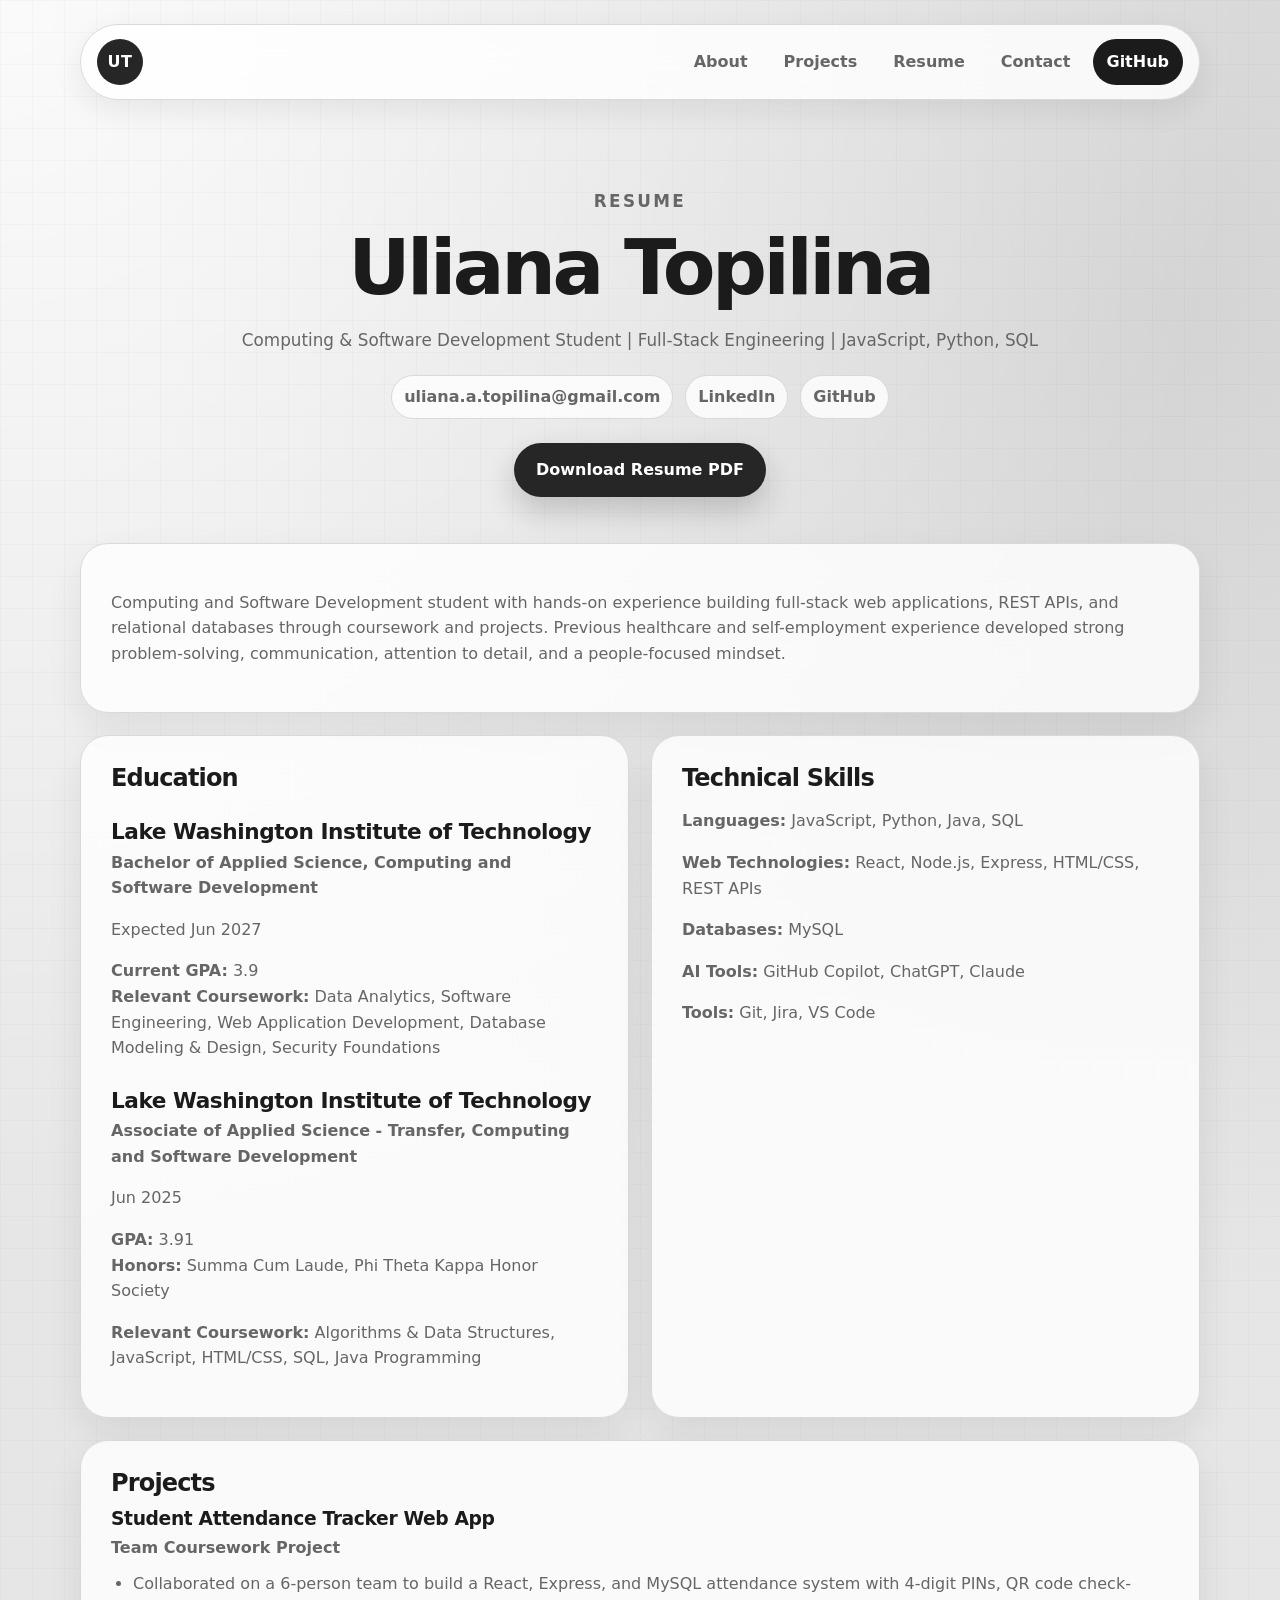
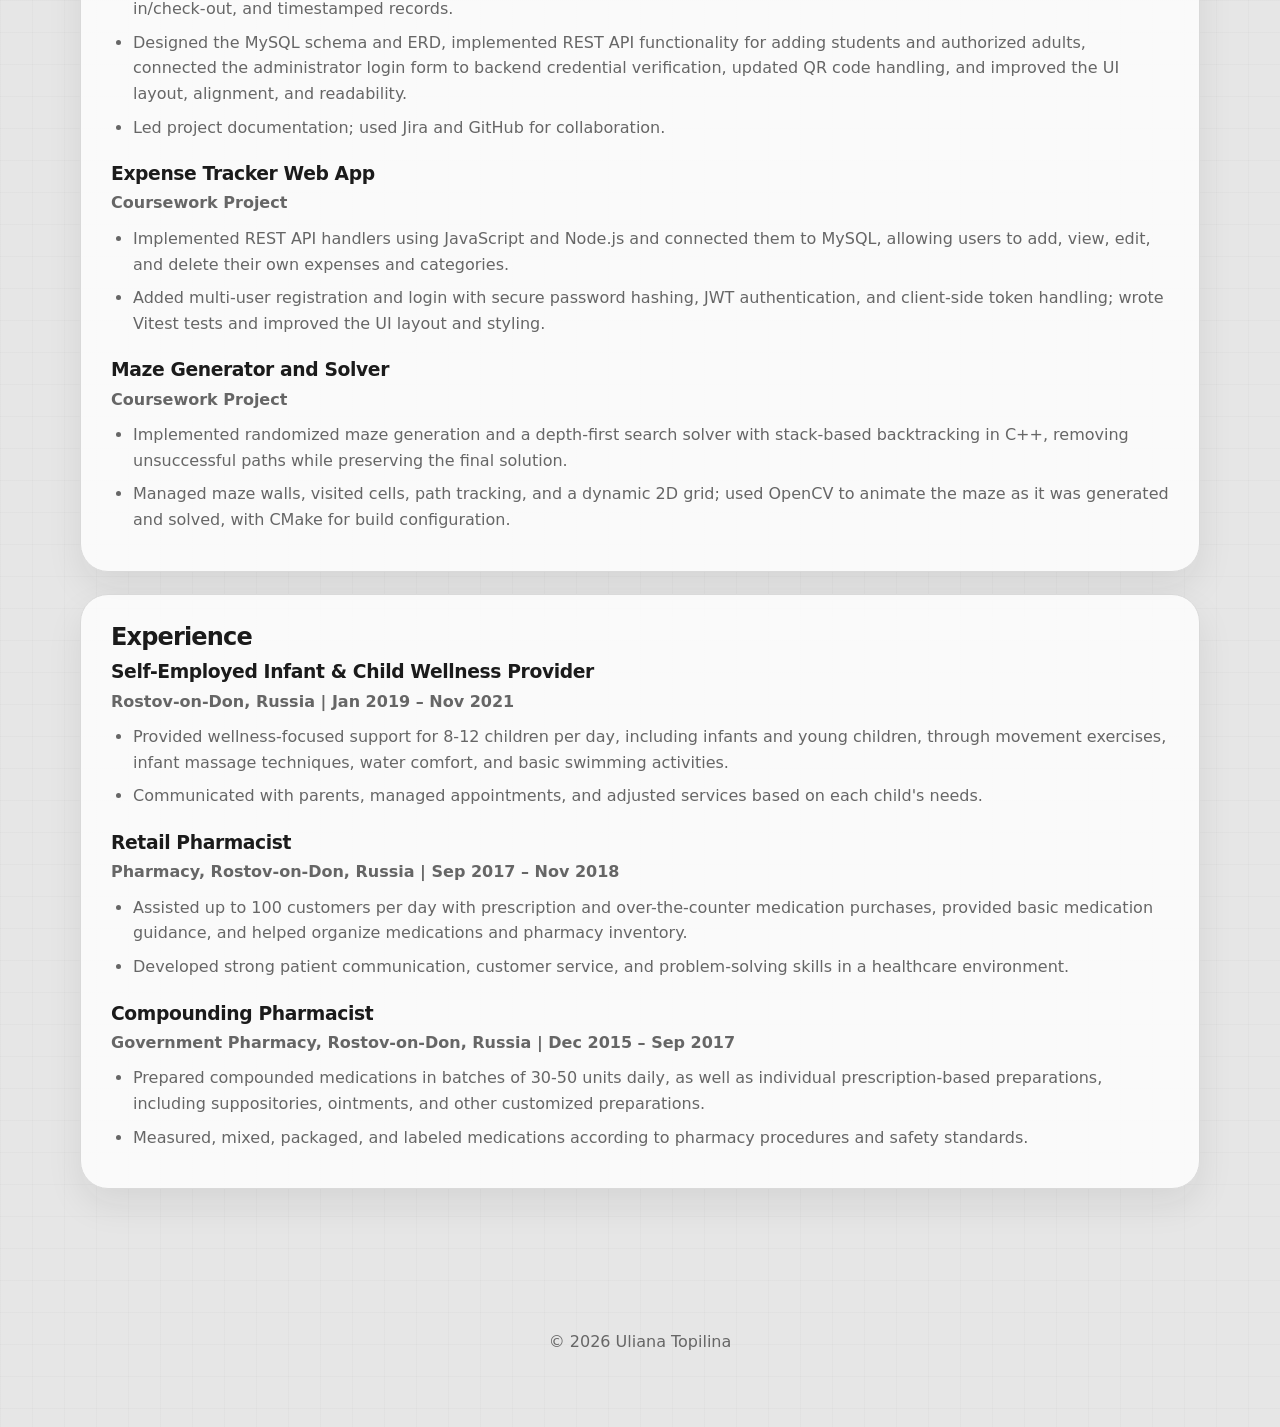
==== commit 52f6001c: "Update portfolio content" ====
--- a/resume.html
+++ b/resume.html
@@ -28,7 +28,7 @@
     <section class="section resume-hero">
       <p class="eyebrow">Resume</p>
       <h1>Uliana Topilina</h1>
-      <p>Software Engineering Student | Full-Stack Development Focus | JavaScript, Python, SQL</p>
+      <p>Computing & Software Development Student | Full-Stack Engineering | JavaScript, Python, SQL</p>
 
       <div class="resume-contact">
         <a href="mailto:uliana.a.topilina@gmail.com">uliana.a.topilina@gmail.com</a>
@@ -43,10 +43,9 @@
 
       <div class="resume-block wide">
         <p>
-          Software Engineering student focused on full-stack web development, with hands-on experience building web
-          applications, REST APIs, and relational databases through coursework and projects.
-          Strong problem-solving, communication, and attention-to-detail
-          skills developed through previous healthcare and self-employment experience.
+          Computing and Software Development student with hands-on experience building full-stack web applications, REST
+          APIs, and relational databases through coursework and projects. Previous healthcare and self-employment
+          experience developed strong problem-solving, communication, attention to detail, and a people-focused mindset.
         </p>
       </div>
 
@@ -58,7 +57,8 @@
           <p class="degree-title">Bachelor of Applied Science, Computing and Software Development</p>
           <p>Expected Jun 2027</p>
           <p>
-            <strong>Relevant Coursework:</strong> Software Engineering, Web Application Development,
+            <strong>Current GPA:</strong> 3.9<br>
+            <strong>Relevant Coursework:</strong> Data Analytics, Software Engineering, Web Application Development,
             Database Modeling &amp; Design, Security Foundations
           </p>
         </div>
@@ -83,6 +83,7 @@
         <p><strong>Languages:</strong> JavaScript, Python, Java, SQL</p>
         <p><strong>Web Technologies:</strong> React, Node.js, Express, HTML/CSS, REST APIs</p>
         <p><strong>Databases:</strong> MySQL</p>
+        <p><strong>AI Tools:</strong> GitHub Copilot, ChatGPT, Claude</p>
         <p><strong>Tools:</strong> Git, Jira, VS Code</p>
       </div>
 
@@ -94,17 +95,16 @@
           <p><strong>Team Coursework Project</strong></p>
           <ul>
             <li>
-              Collaborated on a 6-person team to build a React, Express, and MySQL
-              attendance system with 4-digit PINs, QR code check-in/check-out, and
-              timestamped records.
-            </li>
-            <li>
-              Designed the MySQL schema and ERD and implemented REST API functionality
-              for adding students and authorized adults.
-            </li>
-            <li>
-              Connected the administrator login form to backend credential verification,
-              updated QR code handling, and created and maintained project documentation.
+              Collaborated on a 6-person team to build a React, Express, and MySQL attendance system with 4-digit
+              PINs, QR code check-in/check-out, and timestamped records.
+            </li>
+            <li>
+              Designed the MySQL schema and ERD, implemented REST API functionality for adding students and authorized
+              adults, connected the administrator login form to backend credential verification, updated QR code
+              handling, and improved the UI layout, alignment, and readability.
+            </li>
+            <li>
+              Led project documentation; used Jira and GitHub for collaboration.
             </li>
           </ul>
         </div>
@@ -119,7 +119,7 @@
             </li>
             <li>
               Added multi-user registration and login with secure password hashing, JWT authentication, and client-side
-              token handling; wrote Vitest tests and improved the UI.
+              token handling; wrote Vitest tests and improved the UI layout and styling.
             </li>
           </ul>
         </div>
@@ -148,7 +148,7 @@
           <p><strong>Rostov-on-Don, Russia | Jan 2019 – Nov 2021</strong></p>
           <ul>
             <li>
-              Provided wellness-focused support for approximately 8-12 children per day, including infants and young
+              Provided wellness-focused support for 8-12 children per day, including infants and young
               children, through movement exercises, infant massage techniques, water comfort, and basic swimming
               activities.
             </li>
@@ -178,7 +178,7 @@
           <p><strong>Government Pharmacy, Rostov-on-Don, Russia | Dec 2015 – Sep 2017</strong></p>
           <ul>
             <li>
-              Prepared compounded medications in batches of approximately 30-50 units daily, as well as individual
+              Prepared compounded medications in batches of 30-50 units daily, as well as individual
               prescription-based preparations, including suppositories, ointments, and other customized preparations.
             </li>
             <li>
--- a/style.css
+++ b/style.css
@@ -237,6 +237,14 @@
     transform: translateY(-2px);
 }
 
+.button.secondary:hover,
+.button.secondary:focus-visible {
+    color: var(--accent-dark);
+    background: var(--surface-strong);
+    border-color: var(--gray-medium);
+    transform: translateY(-2px);
+}
+
 .profile-wrap {
     position: relative;
     display: grid;
